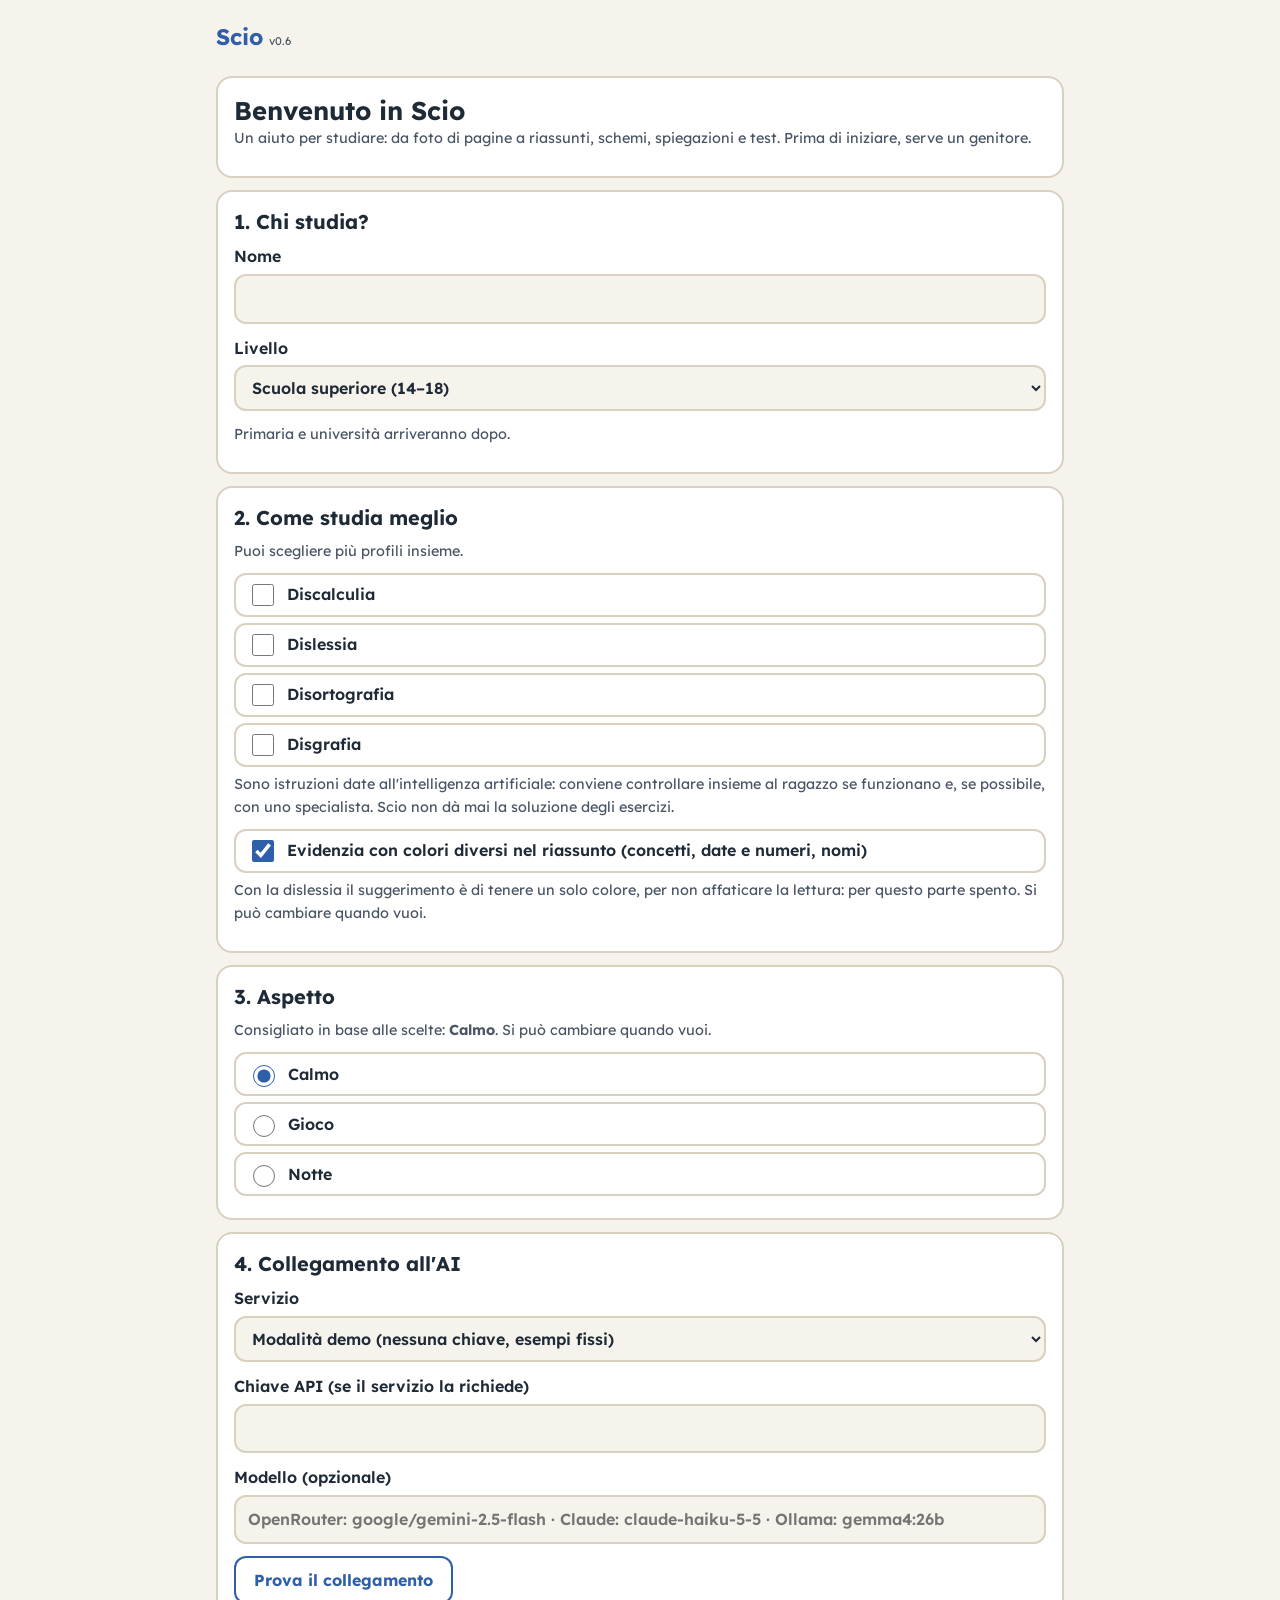
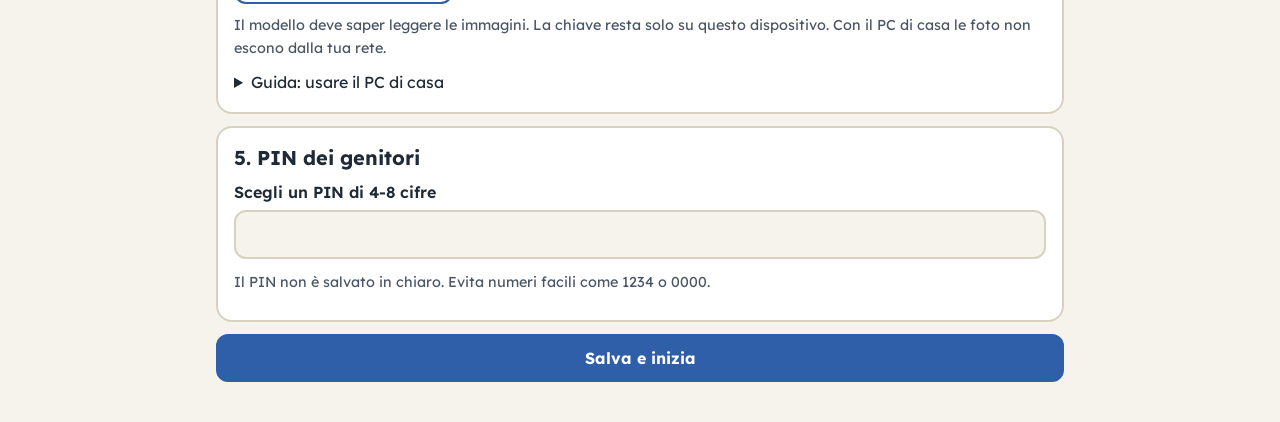
==== index.html @ eef194e9 "Scio v0.6 (file)" ====
<!doctype html>
<html lang="it">
<head>
<meta charset="utf-8">
<meta http-equiv="Content-Security-Policy" content="default-src 'none'; script-src 'self'; style-src 'self'; style-src-attr 'unsafe-inline'; img-src 'self' data: blob:; font-src 'self'; connect-src 'self' https://api.anthropic.com https://openrouter.ai https://generativelanguage.googleapis.com https://api.groq.com http://localhost:* http://127.0.0.1:*; manifest-src 'self'; worker-src 'self'; base-uri 'none'; form-action 'none'; object-src 'none'">
<meta name="referrer" content="no-referrer">
<meta name="viewport" content="width=device-width, initial-scale=1, viewport-fit=cover">
<meta name="theme-color" content="#2f6f6a">
<meta name="color-scheme" content="light dark">
<title>Scio</title>
<link rel="manifest" href="manifest.webmanifest">
<link rel="icon" href="icons/favicon.svg" type="image/svg+xml">
<link rel="apple-touch-icon" href="icons/apple-touch-icon.png">
<link rel="stylesheet" href="style.css">
</head>
<body>
<noscript>Scio ha bisogno di JavaScript per funzionare.</noscript>
<div id="app"></div>
<div id="stampa" aria-hidden="true"></div>
<script src="app.js"></script>
</body>
</html>
---- style.css ----
/* Scio — stili. Font in locale (licenza OFL), nessuna risorsa esterna. */
@font-face{font-family:'Lexend';font-style:normal;font-weight:400;font-display:swap;src:url(fonts/lexend-latin-400-normal.woff2) format('woff2');unicode-range:U+0000-00FF,U+0131,U+0152-0153,U+02BB-02BC,U+02C6,U+02DA,U+02DC,U+0304,U+0308,U+0329,U+2000-206F,U+20AC,U+2122,U+2191,U+2193,U+2212,U+2215,U+FEFF,U+FFFD}
@font-face{font-family:'Lexend';font-style:normal;font-weight:400;font-display:swap;src:url(fonts/lexend-latin-ext-400-normal.woff2) format('woff2');unicode-range:U+0100-02BA,U+02BD-02C5,U+02C7-02CC,U+02CE-02D7,U+02DD-02FF,U+0304,U+0308,U+0329,U+1D00-1DBF,U+1E00-1E9F,U+1EF2-1EFF,U+2020,U+20A0-20AB,U+20AD-20C0,U+2113,U+2C60-2C7F,U+A720-A7FF}
@font-face{font-family:'Lexend';font-style:normal;font-weight:500;font-display:swap;src:url(fonts/lexend-latin-500-normal.woff2) format('woff2');unicode-range:U+0000-00FF,U+0131,U+0152-0153,U+02BB-02BC,U+02C6,U+02DA,U+02DC,U+0304,U+0308,U+0329,U+2000-206F,U+20AC,U+2122,U+2191,U+2193,U+2212,U+2215,U+FEFF,U+FFFD}
@font-face{font-family:'Lexend';font-style:normal;font-weight:500;font-display:swap;src:url(fonts/lexend-latin-ext-500-normal.woff2) format('woff2');unicode-range:U+0100-02BA,U+02BD-02C5,U+02C7-02CC,U+02CE-02D7,U+02DD-02FF,U+0304,U+0308,U+0329,U+1D00-1DBF,U+1E00-1E9F,U+1EF2-1EFF,U+2020,U+20A0-20AB,U+20AD-20C0,U+2113,U+2C60-2C7F,U+A720-A7FF}
@font-face{font-family:'Lexend';font-style:normal;font-weight:600;font-display:swap;src:url(fonts/lexend-latin-600-normal.woff2) format('woff2');unicode-range:U+0000-00FF,U+0131,U+0152-0153,U+02BB-02BC,U+02C6,U+02DA,U+02DC,U+0304,U+0308,U+0329,U+2000-206F,U+20AC,U+2122,U+2191,U+2193,U+2212,U+2215,U+FEFF,U+FFFD}
@font-face{font-family:'Lexend';font-style:normal;font-weight:600;font-display:swap;src:url(fonts/lexend-latin-ext-600-normal.woff2) format('woff2');unicode-range:U+0100-02BA,U+02BD-02C5,U+02C7-02CC,U+02CE-02D7,U+02DD-02FF,U+0304,U+0308,U+0329,U+1D00-1DBF,U+1E00-1E9F,U+1EF2-1EFF,U+2020,U+20A0-20AB,U+20AD-20C0,U+2113,U+2C60-2C7F,U+A720-A7FF}
@font-face{font-family:'Lexend';font-style:normal;font-weight:700;font-display:swap;src:url(fonts/lexend-latin-700-normal.woff2) format('woff2');unicode-range:U+0000-00FF,U+0131,U+0152-0153,U+02BB-02BC,U+02C6,U+02DA,U+02DC,U+0304,U+0308,U+0329,U+2000-206F,U+20AC,U+2122,U+2191,U+2193,U+2212,U+2215,U+FEFF,U+FFFD}
@font-face{font-family:'Lexend';font-style:normal;font-weight:700;font-display:swap;src:url(fonts/lexend-latin-ext-700-normal.woff2) format('woff2');unicode-range:U+0100-02BA,U+02BD-02C5,U+02C7-02CC,U+02CE-02D7,U+02DD-02FF,U+0304,U+0308,U+0329,U+1D00-1DBF,U+1E00-1E9F,U+1EF2-1EFF,U+2020,U+20A0-20AB,U+20AD-20C0,U+2113,U+2C60-2C7F,U+A720-A7FF}
@font-face{font-family:'Andika';font-style:normal;font-weight:400;font-display:swap;src:url(fonts/andika-latin-400-normal.woff2) format('woff2');unicode-range:U+0000-00FF,U+0131,U+0152-0153,U+02BB-02BC,U+02C6,U+02DA,U+02DC,U+0304,U+0308,U+0329,U+2000-206F,U+20AC,U+2122,U+2191,U+2193,U+2212,U+2215,U+FEFF,U+FFFD}
@font-face{font-family:'Andika';font-style:normal;font-weight:400;font-display:swap;src:url(fonts/andika-latin-ext-400-normal.woff2) format('woff2');unicode-range:U+0100-02BA,U+02BD-02C5,U+02C7-02CC,U+02CE-02D7,U+02DD-02FF,U+0304,U+0308,U+0329,U+1D00-1DBF,U+1E00-1E9F,U+1EF2-1EFF,U+2020,U+20A0-20AB,U+20AD-20C0,U+2113,U+2C60-2C7F,U+A720-A7FF}
@font-face{font-family:'Andika';font-style:normal;font-weight:700;font-display:swap;src:url(fonts/andika-latin-700-normal.woff2) format('woff2');unicode-range:U+0000-00FF,U+0131,U+0152-0153,U+02BB-02BC,U+02C6,U+02DA,U+02DC,U+0304,U+0308,U+0329,U+2000-206F,U+20AC,U+2122,U+2191,U+2193,U+2212,U+2215,U+FEFF,U+FFFD}
@font-face{font-family:'Andika';font-style:normal;font-weight:700;font-display:swap;src:url(fonts/andika-latin-ext-700-normal.woff2) format('woff2');unicode-range:U+0100-02BA,U+02BD-02C5,U+02C7-02CC,U+02CE-02D7,U+02DD-02FF,U+0304,U+0308,U+0329,U+1D00-1DBF,U+1E00-1E9F,U+1EF2-1EFF,U+2020,U+20A0-20AB,U+20AD-20C0,U+2113,U+2C60-2C7F,U+A720-A7FF}
@font-face{font-family:'Atkinson Hyperlegible';font-style:normal;font-weight:400;font-display:swap;src:url(fonts/atkinson-hyperlegible-latin-400-normal.woff2) format('woff2');unicode-range:U+0000-00FF,U+0131,U+0152-0153,U+02BB-02BC,U+02C6,U+02DA,U+02DC,U+0304,U+0308,U+0329,U+2000-206F,U+20AC,U+2122,U+2191,U+2193,U+2212,U+2215,U+FEFF,U+FFFD}
@font-face{font-family:'Atkinson Hyperlegible';font-style:normal;font-weight:400;font-display:swap;src:url(fonts/atkinson-hyperlegible-latin-ext-400-normal.woff2) format('woff2');unicode-range:U+0100-02BA,U+02BD-02C5,U+02C7-02CC,U+02CE-02D7,U+02DD-02FF,U+0304,U+0308,U+0329,U+1D00-1DBF,U+1E00-1E9F,U+1EF2-1EFF,U+2020,U+20A0-20AB,U+20AD-20C0,U+2113,U+2C60-2C7F,U+A720-A7FF}
@font-face{font-family:'Atkinson Hyperlegible';font-style:normal;font-weight:700;font-display:swap;src:url(fonts/atkinson-hyperlegible-latin-700-normal.woff2) format('woff2');unicode-range:U+0000-00FF,U+0131,U+0152-0153,U+02BB-02BC,U+02C6,U+02DA,U+02DC,U+0304,U+0308,U+0329,U+2000-206F,U+20AC,U+2122,U+2191,U+2193,U+2212,U+2215,U+FEFF,U+FFFD}
@font-face{font-family:'Atkinson Hyperlegible';font-style:normal;font-weight:700;font-display:swap;src:url(fonts/atkinson-hyperlegible-latin-ext-700-normal.woff2) format('woff2');unicode-range:U+0100-02BA,U+02BD-02C5,U+02C7-02CC,U+02CE-02D7,U+02DD-02FF,U+0304,U+0308,U+0329,U+1D00-1DBF,U+1E00-1E9F,U+1EF2-1EFF,U+2020,U+20A0-20AB,U+20AD-20C0,U+2113,U+2C60-2C7F,U+A720-A7FF}
:root{--fs:1}
[data-tema=calmo]{--bg:#F6F3EC;--card:#FFFFFF;--ink:#1F2A37;--muted:#4A5565;--accent:#2F5FA8;--acc-ink:#FFFFFF;--border:#D8D1C0;--soft:#DCE8F7;--mark:#FFE9A8;--mark-ink:#1F2A37;--ok:#D9EEE3;--ok-ink:#14543A;--warn:#FBE7C2;--warn-ink:#6B4208;--font:'Lexend',system-ui,sans-serif;--r:16px;--bw:2px;--shadow:none}
[data-tema=gioco]{--bg:#FFF1CC;--card:#FFFFFF;--ink:#2B1B4D;--muted:#4B3A74;--accent:#6C3FC5;--acc-ink:#FFFFFF;--border:#2B1B4D;--soft:#EFE8FF;--mark:#FFC93C;--mark-ink:#2B1B4D;--ok:#B8F0D2;--ok-ink:#2B1B4D;--warn:#FFD9A0;--warn-ink:#2B1B4D;--font:'Atkinson Hyperlegible',system-ui,sans-serif;--r:22px;--bw:3px;--shadow:0 5px 0 #2B1B4D}
[data-tema=notte]{--bg:#161B24;--card:#212936;--ink:#E6EAF0;--muted:#B4BDCB;--accent:#5ED1C0;--acc-ink:#0C1F1C;--border:#3A465A;--soft:#2A3342;--mark:#F2B84B;--mark-ink:#1B1500;--ok:#1F3D36;--ok-ink:#BFF0E6;--warn:#4A3A1A;--warn-ink:#F6D58F;--font:'Andika',system-ui,sans-serif;--r:16px;--bw:2px;--shadow:none}
*{box-sizing:border-box}
html{font-size:calc(16px * var(--fs))}
body{margin:0;background:var(--bg);color:var(--ink);font-family:var(--font);line-height:1.6}
#app{max-width:880px;margin:0 auto;padding:16px 16px 40px}
h1{font-size:1.6rem;line-height:1.3;margin:0}
h2{font-size:1.25rem;line-height:1.4;margin:0 0 8px}
h3{font-size:1.1rem;margin:0 0 6px}
p{margin:0 0 10px}
.bar{display:flex;align-items:center;justify-content:space-between;gap:8px;margin-bottom:16px;flex-wrap:wrap}
.brand{font-weight:700;font-size:1.4rem;color:var(--accent)}
.brand{background:none;border:0;padding:4px 8px;margin-left:-8px;border-radius:10px;cursor:pointer;font-family:inherit;text-align:left;min-height:44px}
.brand:focus-visible{outline:3px solid var(--accent);outline-offset:2px}
.brand small{font-size:.7rem;color:var(--muted);font-weight:400;margin-left:6px}
.row{display:flex;gap:8px;flex-wrap:wrap;align-items:center}
.card{background:var(--card);border:var(--bw) solid var(--border);border-radius:var(--r);padding:16px;margin-bottom:12px;box-shadow:var(--shadow)}
.btn{min-height:48px;padding:0 18px;border:var(--bw) solid var(--accent);border-radius:calc(var(--r) - 4px);background:var(--accent);color:var(--acc-ink);font:inherit;font-weight:700;cursor:pointer;display:inline-flex;align-items:center;justify-content:center;gap:8px;text-decoration:none}
.btn.sec{background:var(--card);color:var(--accent)}
.btn.full{width:100%}
.btn.small{min-height:44px;padding:0 12px;font-size:.9rem}
.btn:disabled{opacity:.5;cursor:default}
.chip{display:inline-block;padding:4px 12px;border-radius:999px;background:var(--soft);color:var(--ink);font-size:.85rem;font-weight:700;border:2px solid transparent}
.chip.ok{background:var(--ok);color:var(--ok-ink)}
.chip.warn{background:var(--warn);color:var(--warn-ink)}
.tabs{display:flex;gap:6px;overflow-x:auto;margin-bottom:12px;padding-bottom:4px}
.tab{min-height:44px;padding:0 16px;border:var(--bw) solid var(--border);border-radius:999px;background:var(--card);color:var(--ink);font:inherit;font-weight:600;cursor:pointer;white-space:nowrap}
.tab.on{background:var(--accent);color:var(--acc-ink);border-color:var(--accent)}
label.f{display:flex;flex-direction:column;gap:4px;margin-bottom:12px;font-weight:600}
input[type=text],input[type=password],input[type=number],select,textarea{font:inherit;padding:10px 12px;border:2px solid var(--border);border-radius:12px;background:var(--bg);color:var(--ink);width:100%}
textarea{resize:vertical;min-height:80px}
.chk{display:flex;align-items:center;gap:10px;min-height:44px;padding:6px 12px;border:2px solid var(--border);border-radius:12px;margin-bottom:6px;background:var(--card);font-weight:600}
.chk input{width:22px;height:22px;accent-color:var(--accent)}
mark{background:var(--mark);color:var(--mark-ink);padding:0 4px;border-radius:4px;-webkit-print-color-adjust:exact;print-color-adjust:exact}
mark.m-d{background:#BFDDF5;color:#10243A;font-weight:700}
mark.m-p{background:#C8EBC9;color:#10301A;text-decoration:underline;text-decoration-thickness:2px;text-underline-offset:3px}
.legenda{margin:10px 0;padding:8px 12px;border:var(--bw) solid var(--border);border-radius:12px;font-size:.95rem;line-height:2}
.dsainfo{margin:2px 0 12px 32px;padding:10px 14px;border-left:4px solid var(--accent);background:var(--soft);border-radius:8px;font-size:.95rem}
.dsainfo ul{margin:4px 0 4px 18px;padding:0}
.muted{color:var(--muted);font-size:.9rem}
.opt{display:block;width:100%;text-align:left;min-height:52px;padding:10px 14px;margin-bottom:8px;border:var(--bw) solid var(--border);border-radius:calc(var(--r) - 4px);background:var(--card);color:var(--ink);font:inherit;font-weight:600;cursor:pointer}
.opt.sel{border-color:var(--accent);background:var(--soft)}
.opt.good{background:var(--ok);color:var(--ok-ink);border-color:var(--ok-ink)}
.opt.bad{background:var(--warn);color:var(--warn-ink);border-color:var(--warn-ink)}
.fb{padding:12px 14px;border-radius:calc(var(--r) - 4px);margin:10px 0;border:2px solid var(--border);background:var(--soft)}
.fb.ok{background:var(--ok);color:var(--ok-ink)}
.fb.warn{background:var(--warn);color:var(--warn-ink)}
 #stampa{display:none}
@media print{
  body{background:#fff!important;color:#000!important}
  #app,.toast{display:none!important}
  #stampa{display:block;color:#000;background:#fff;font-size:12pt;line-height:1.55}
  #stampa h1{font-size:21pt;margin:0 0 2pt} #stampa .meta{color:#444;margin:0 0 10pt;font-size:10pt}
  #stampa h2{font-size:14pt;margin:16pt 0 6pt;border-bottom:1px solid #888;padding-bottom:2pt;break-after:avoid}
  #stampa h3{font-size:12pt;margin:8pt 0 2pt;break-after:avoid}
  #stampa mark{background:#ffe9a0;color:#000;padding:0 1pt}
  #stampa mark.m-d{background:#BFDDF5;font-weight:700} #stampa mark.m-p{background:#C8EBC9;text-decoration:underline}
  #stampa .legenda{border:1px solid #777;border-radius:6pt;padding:4pt 8pt;margin:6pt 0 10pt;font-size:10pt;line-height:2}
  #stampa .nuova{break-before:page}
  #stampa h3{break-after:avoid}
  #stampa .ramo{break-inside:avoid;border:1px solid #777;border-radius:6pt;padding:5pt 10pt;margin:6pt 0}
  #stampa .radice{display:inline-block;border:2px solid #000;border-radius:8pt;padding:4pt 12pt;font-weight:700;margin-bottom:6pt}
  #stampa ul{margin:2pt 0 2pt 16pt;padding:0} #stampa p{margin:3pt 0}
  @page{margin:16mm}
}
.mat-grid{display:grid;grid-template-columns:repeat(auto-fill,minmax(160px,1fr));gap:12px;margin-bottom:16px}
.mat{display:flex;flex-direction:column;align-items:flex-start;justify-content:center;gap:4px;min-height:96px;padding:14px 16px;border:var(--bw) solid var(--border);border-radius:var(--r);background:var(--card);color:var(--ink);font:inherit;text-align:left;cursor:pointer;box-shadow:var(--shadow)}
.mat b{font-size:1.15rem}
.mat:focus-visible,.mat:hover{border-color:var(--accent)}
.thumbs{display:flex;gap:8px;flex-wrap:wrap;margin:10px 0}
.th{position:relative;width:140px}
.th img{width:140px;height:140px;object-fit:cover;border-radius:12px;border:2px solid var(--border)}
.th .row{margin-top:4px;gap:2px;flex-wrap:nowrap}
.th button{min-width:44px;min-height:44px;border:2px solid var(--border);background:var(--card);color:var(--ink);border-radius:10px;font:inherit;cursor:pointer}
.tree{border-left:4px solid var(--accent);padding-left:14px;margin:8px 0 16px}
.tree ul{margin:6px 0;padding-left:20px}
.step{display:flex;gap:10px;align-items:flex-start}
.num{min-width:30px;height:30px;border-radius:15px;background:var(--accent);color:var(--acc-ink);display:flex;align-items:center;justify-content:center;font-weight:700;font-size:.9rem;flex-shrink:0}
.num.done{background:var(--ok-ink);color:var(--ok)}
.spin{width:28px;height:28px;border:4px solid var(--soft);border-top-color:var(--accent);border-radius:50%;animation:g 1s linear infinite;display:inline-block}
@keyframes g{to{transform:rotate(360deg)}}
@media (prefers-reduced-motion:reduce){.spin{animation:none}}
.toast{position:fixed;left:50%;bottom:20px;transform:translateX(-50%);background:var(--ink);color:var(--bg);padding:12px 18px;border-radius:12px;max-width:90%;z-index:9}
a{color:var(--accent)}
:focus-visible{outline:3px solid var(--accent);outline-offset:2px}
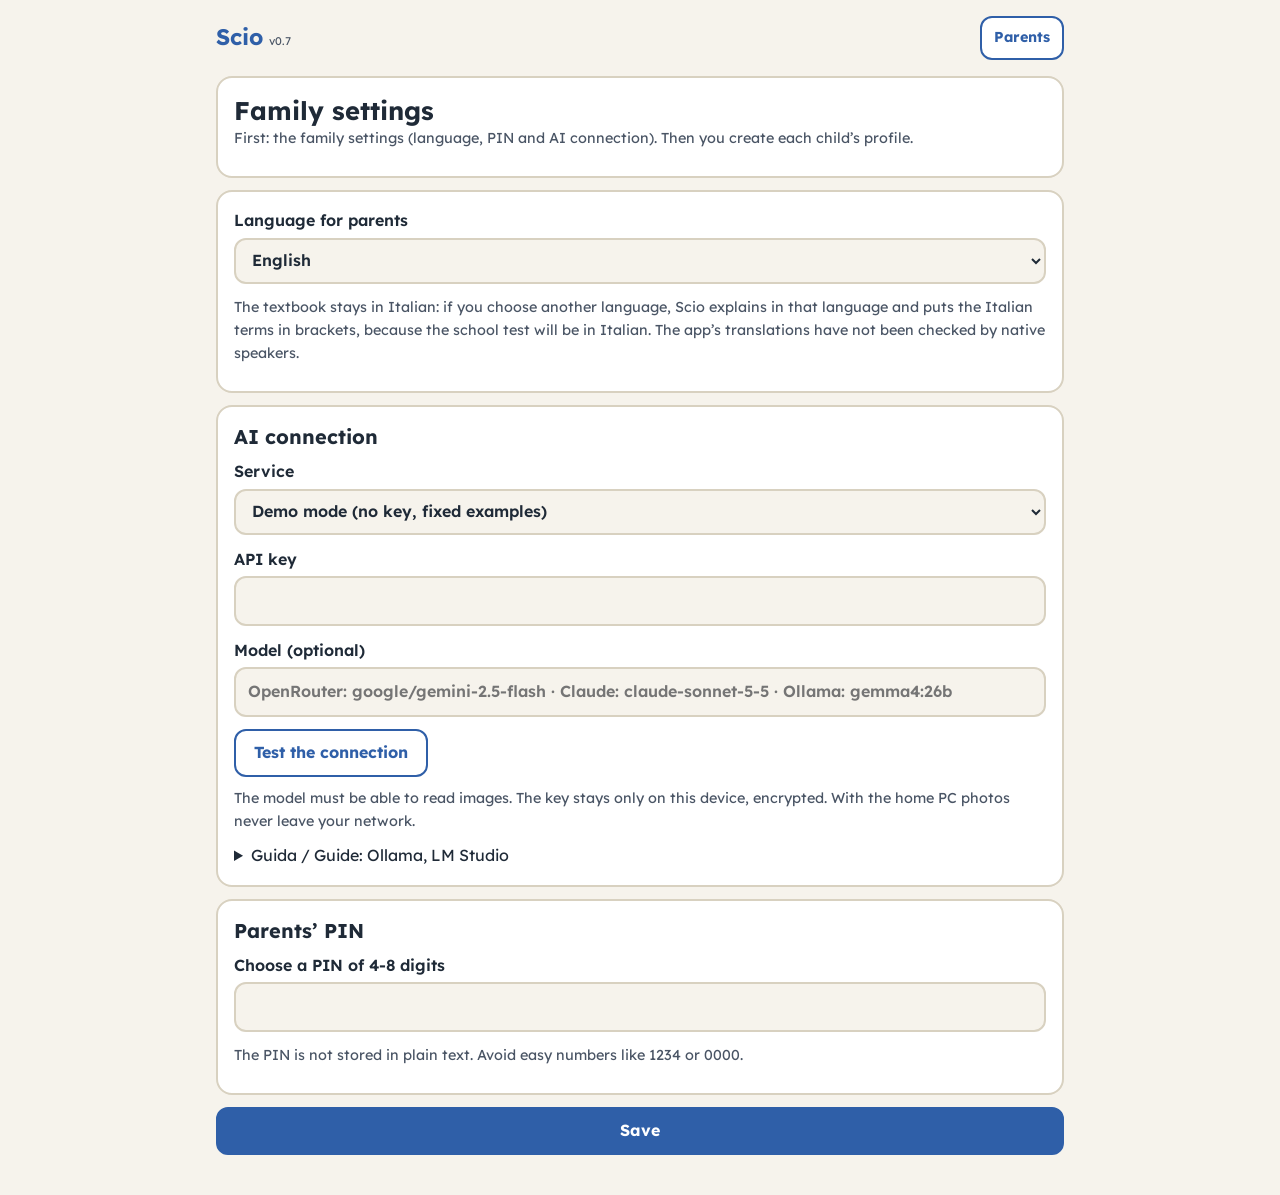
==== commit 67ac6746: "Add files via upload" ====
--- a/index.html
+++ b/index.html
@@ -17,6 +17,7 @@
 <noscript>Scio ha bisogno di JavaScript per funzionare.</noscript>
 <div id="app"></div>
 <div id="stampa" aria-hidden="true"></div>
+<script src="i18n.js"></script>
 <script src="app.js"></script>
 </body>
 </html>
--- a/style.css
+++ b/style.css
@@ -21,7 +21,7 @@
 [data-tema=notte]{--bg:#161B24;--card:#212936;--ink:#E6EAF0;--muted:#B4BDCB;--accent:#5ED1C0;--acc-ink:#0C1F1C;--border:#3A465A;--soft:#2A3342;--mark:#F2B84B;--mark-ink:#1B1500;--ok:#1F3D36;--ok-ink:#BFF0E6;--warn:#4A3A1A;--warn-ink:#F6D58F;--font:'Andika',system-ui,sans-serif;--r:16px;--bw:2px;--shadow:none}
 *{box-sizing:border-box}
 html{font-size:calc(16px * var(--fs))}
-body{margin:0;background:var(--bg);color:var(--ink);font-family:var(--font);line-height:1.6}
+body{margin:0;background:var(--bg);color:var(--ink);font-family:var(--font);line-height:var(--lh,1.6);letter-spacing:var(--ls,0);word-spacing:var(--ws,0)}
 #app{max-width:880px;margin:0 auto;padding:16px 16px 40px}
 h1{font-size:1.6rem;line-height:1.3;margin:0}
 h2{font-size:1.25rem;line-height:1.4;margin:0 0 8px}
@@ -102,3 +102,16 @@
 .toast{position:fixed;left:50%;bottom:20px;transform:translateX(-50%);background:var(--ink);color:var(--bg);padding:12px 18px;border-radius:12px;max-width:90%;z-index:9}
 a{color:var(--accent)}
 :focus-visible{outline:3px solid var(--accent);outline-offset:2px}
+
+/* v0.7: lettura con parola evidenziata, aspetto, lingue da destra a sinistra */
+.lettura-testo{max-height:50vh;overflow:auto;padding:8px 4px;font-size:1.05rem;line-height:var(--lh,1.8)}
+.lettura-testo .ora{background:var(--mark);color:var(--mark-ink);border-radius:4px;box-shadow:0 0 0 2px var(--accent)}
+#anteprima{margin-top:8px}
+input[type=range]{width:100%;min-height:36px}
+#mic.on{outline:3px solid var(--accent);animation:pulsa 1s infinite}
+@keyframes pulsa{50%{opacity:.6}}
+[dir=rtl] .brand{text-align:right;margin-left:0;margin-right:-8px}
+[dir=rtl] .dsainfo{margin:2px 32px 12px 0;border-left:0;border-right:4px solid var(--accent)}
+[dir=rtl] .dsainfo ul{margin:4px 18px 4px 0}
+[dir=rtl] .tree{border-left:0;border-right:4px solid var(--accent);padding-left:0;padding-right:14px}
+[dir=rtl] .tree ul{padding-left:0;padding-right:20px}
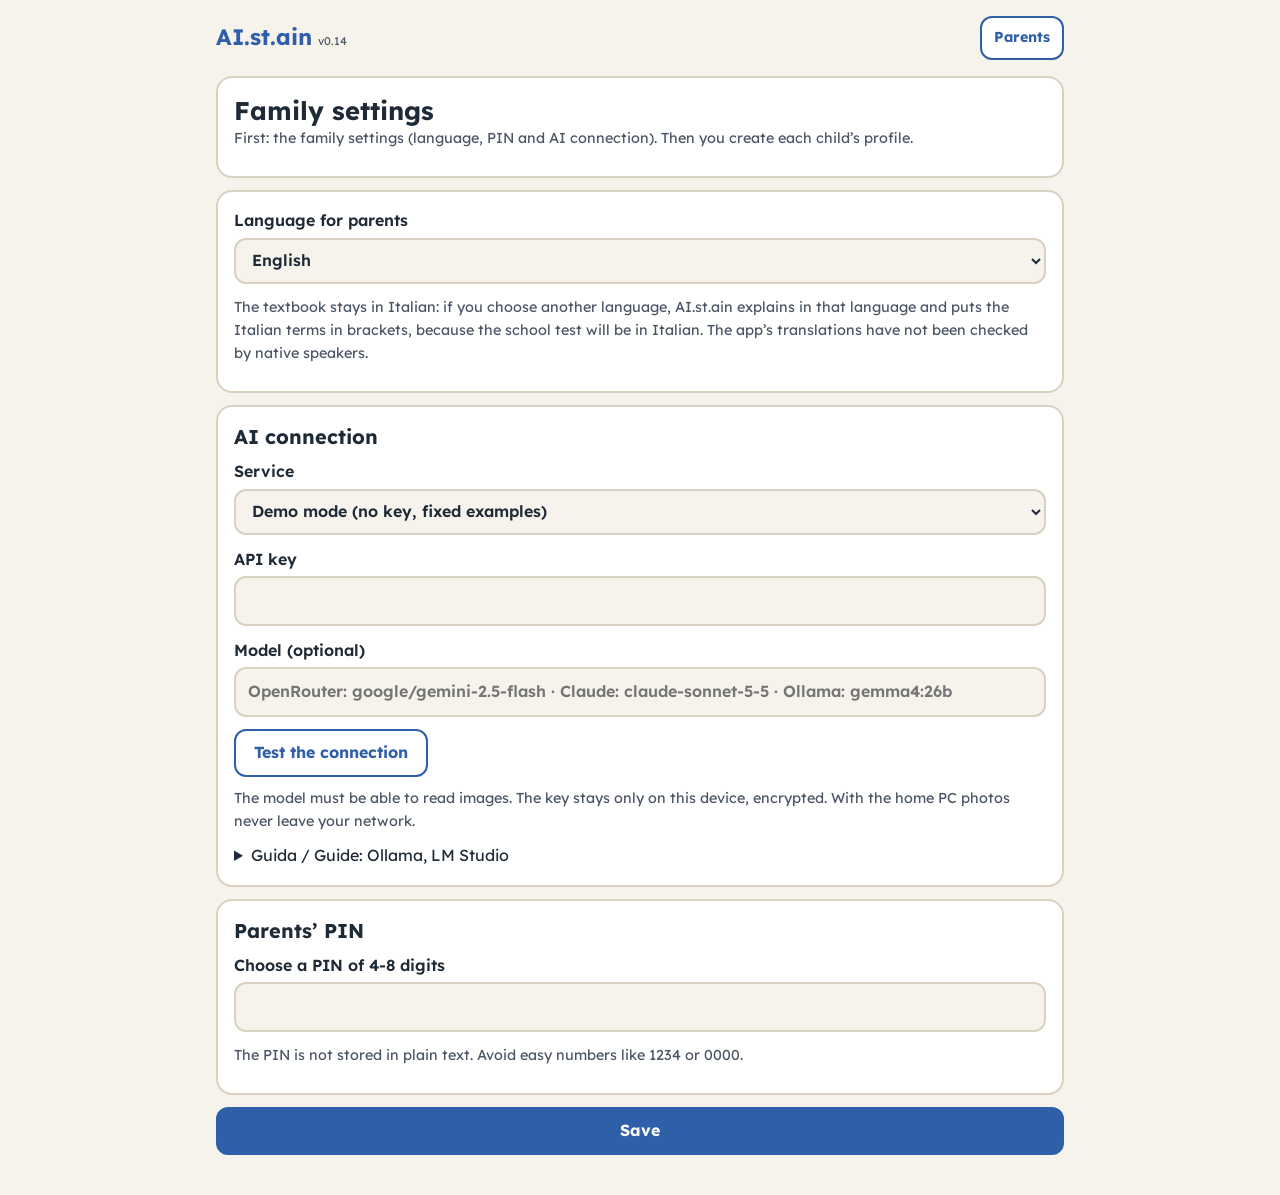
==== commit 3133a355: "AI.st.ain v0.14: temi per livello, aspetto automatico DSA, mappa trascinabile, test corretti, Allena" ====
--- a/index.html
+++ b/index.html
@@ -7,14 +7,14 @@
 <meta name="viewport" content="width=device-width, initial-scale=1, viewport-fit=cover">
 <meta name="theme-color" content="#2f6f6a">
 <meta name="color-scheme" content="light dark">
-<title>Scio</title>
+<title>AI.st.ain</title>
 <link rel="manifest" href="manifest.webmanifest">
 <link rel="icon" href="icons/favicon.svg" type="image/svg+xml">
 <link rel="apple-touch-icon" href="icons/apple-touch-icon.png">
 <link rel="stylesheet" href="style.css">
 </head>
 <body>
-<noscript>Scio ha bisogno di JavaScript per funzionare.</noscript>
+<noscript>AI.st.ain ha bisogno di JavaScript per funzionare.</noscript>
 <div id="app"></div>
 <div id="stampa" aria-hidden="true"></div>
 <script src="i18n.js"></script>
--- a/style.css
+++ b/style.css
@@ -115,3 +115,69 @@
 [dir=rtl] .dsainfo ul{margin:4px 18px 4px 0}
 [dir=rtl] .tree{border-left:0;border-right:4px solid var(--accent);padding-left:0;padding-right:14px}
 [dir=rtl] .tree ul{padding-left:0;padding-right:20px}
+
+/* v0.10: mappe concettuali */
+.mappa-wrap{overflow:auto;max-height:70vh;margin-top:10px;border:1px solid var(--border);border-radius:10px;background:var(--card)}
+.mp-svg{display:block;max-width:none}
+.mappa-wrap .mp-svg{max-width:none}
+#stampa .mp-svg{max-width:100%;height:auto}
+.mp-arco{fill:none;stroke:var(--muted);stroke-width:2}
+.mp-cross{stroke-dasharray:6 5}
+.mp-fr{fill:var(--muted)}
+.mp-lab{fill:var(--card);stroke:var(--border);stroke-width:1}
+.mp-lt{font-size:12px;fill:var(--ink);font-family:inherit}
+.mp-n{stroke:var(--accent);stroke-width:2}
+.mp-d0{fill:var(--accent)} .mp-d1{fill:var(--soft)} .mp-d2{fill:var(--card)} .mp-d3{fill:var(--card);stroke:var(--border)}
+.mp-t{font-size:14px;font-family:inherit;font-weight:600}
+.mp-td0{fill:var(--acc-ink)} .mp-td1,.mp-td2,.mp-td3{fill:var(--ink)}
+@media print{
+  @page mappa{size:landscape}
+  #stampa .mappa-pg{page:mappa}
+  #stampa .mp-d0{fill:#222} #stampa .mp-td0{fill:#fff}
+  #stampa .mp-d1,#stampa .mp-d2,#stampa .mp-d3{fill:#fff} #stampa .mp-td1,#stampa .mp-td2,#stampa .mp-td3,#stampa .mp-lt{fill:#000}
+  #stampa .mp-n{stroke:#000} #stampa .mp-arco{stroke:#000} #stampa .mp-fr{fill:#000} #stampa .mp-lab{fill:#fff;stroke:#888}
+}
+
+/* v0.11: modifica della mappa */
+.mp-click{cursor:pointer}
+.mp-click:hover .mp-n{stroke-width:4}
+.mp-n.mp-sel{stroke:var(--ink);stroke-width:5}
+#mp-pannello ul{padding-left:20px}
+#mp-pannello li{margin-bottom:6px}
+
+/* v0.12: statistiche per i genitori */
+.st-svg{display:block;max-width:100%;height:auto}
+.st-bar{fill:var(--accent)} .st-zero{fill:var(--border)}
+.st-ok{fill:var(--accent)} .st-basso{fill:var(--card);stroke:var(--accent);stroke-width:2;stroke-dasharray:4 3}
+.st-t{font-size:10px;fill:var(--ink);font-family:inherit} .st-d{fill:var(--muted)}
+.st-soglia{stroke:var(--muted);stroke-width:1.5;stroke-dasharray:5 4}
+.st-scroll{overflow-x:auto}
+.st-tab{border-collapse:collapse;width:100%;font-size:.95rem}
+.st-tab th,.st-tab td{border-bottom:1px solid var(--border);padding:6px 8px;text-align:left}
+[dir=rtl] .st-tab th,[dir=rtl] .st-tab td{text-align:right}
+@media print{
+  #stampa .st-bar,#stampa .st-ok{fill:#333} #stampa .st-basso{fill:#fff;stroke:#000} #stampa .st-t{fill:#000} #stampa .st-zero{fill:#999} #stampa .st-soglia{stroke:#000}
+  #stampa .st-tab{border-collapse:collapse;width:100%} #stampa .st-tab th,#stampa .st-tab td{border-bottom:1px solid #888;padding:3pt 6pt;text-align:left}
+  #stampa .st-svg{max-width:100%;height:auto;break-inside:avoid} #stampa h3{break-after:avoid}
+}
+
+/* v0.14 */
+.badges{display:flex;flex-wrap:wrap;gap:8px;margin-top:8px}
+.badge{padding:6px 10px;border:1px solid var(--border);border-radius:999px;font-size:.9rem;color:var(--muted)}
+.badge.on{background:var(--soft);color:var(--ink);border-color:var(--accent);font-weight:600}
+progress{width:100%;height:14px;accent-color:var(--accent)}
+.mappa-wrap.edit .mp-drag{cursor:grab}
+.mp-drag,.mp-drag *{touch-action:none}
+.mappa-wrap.edit .mp-dlab .mp-lab{stroke:var(--accent);stroke-dasharray:3 2}
+@media print{
+  @page mappa{size:landscape;margin:12mm}
+  #stampa .mappa-pg{page:mappa;break-before:page;break-after:page}
+  #stampa section:first-child .mappa-pg,#stampa .mappa-pg:first-child{break-before:auto}
+  #stampa .mappa-pg .mp-svg{width:100%;height:152mm;max-width:100%}
+  #stampa .nuova-pg{break-before:page}
+  #stampa p,#stampa li{orphans:3;widows:3}
+  #stampa li{break-inside:avoid}
+  #stampa .es-pr{break-inside:avoid;margin-bottom:8pt}
+  #stampa .rispo{height:26mm;border-bottom:1px dotted #888}
+  #stampa section{break-inside:auto}
+}
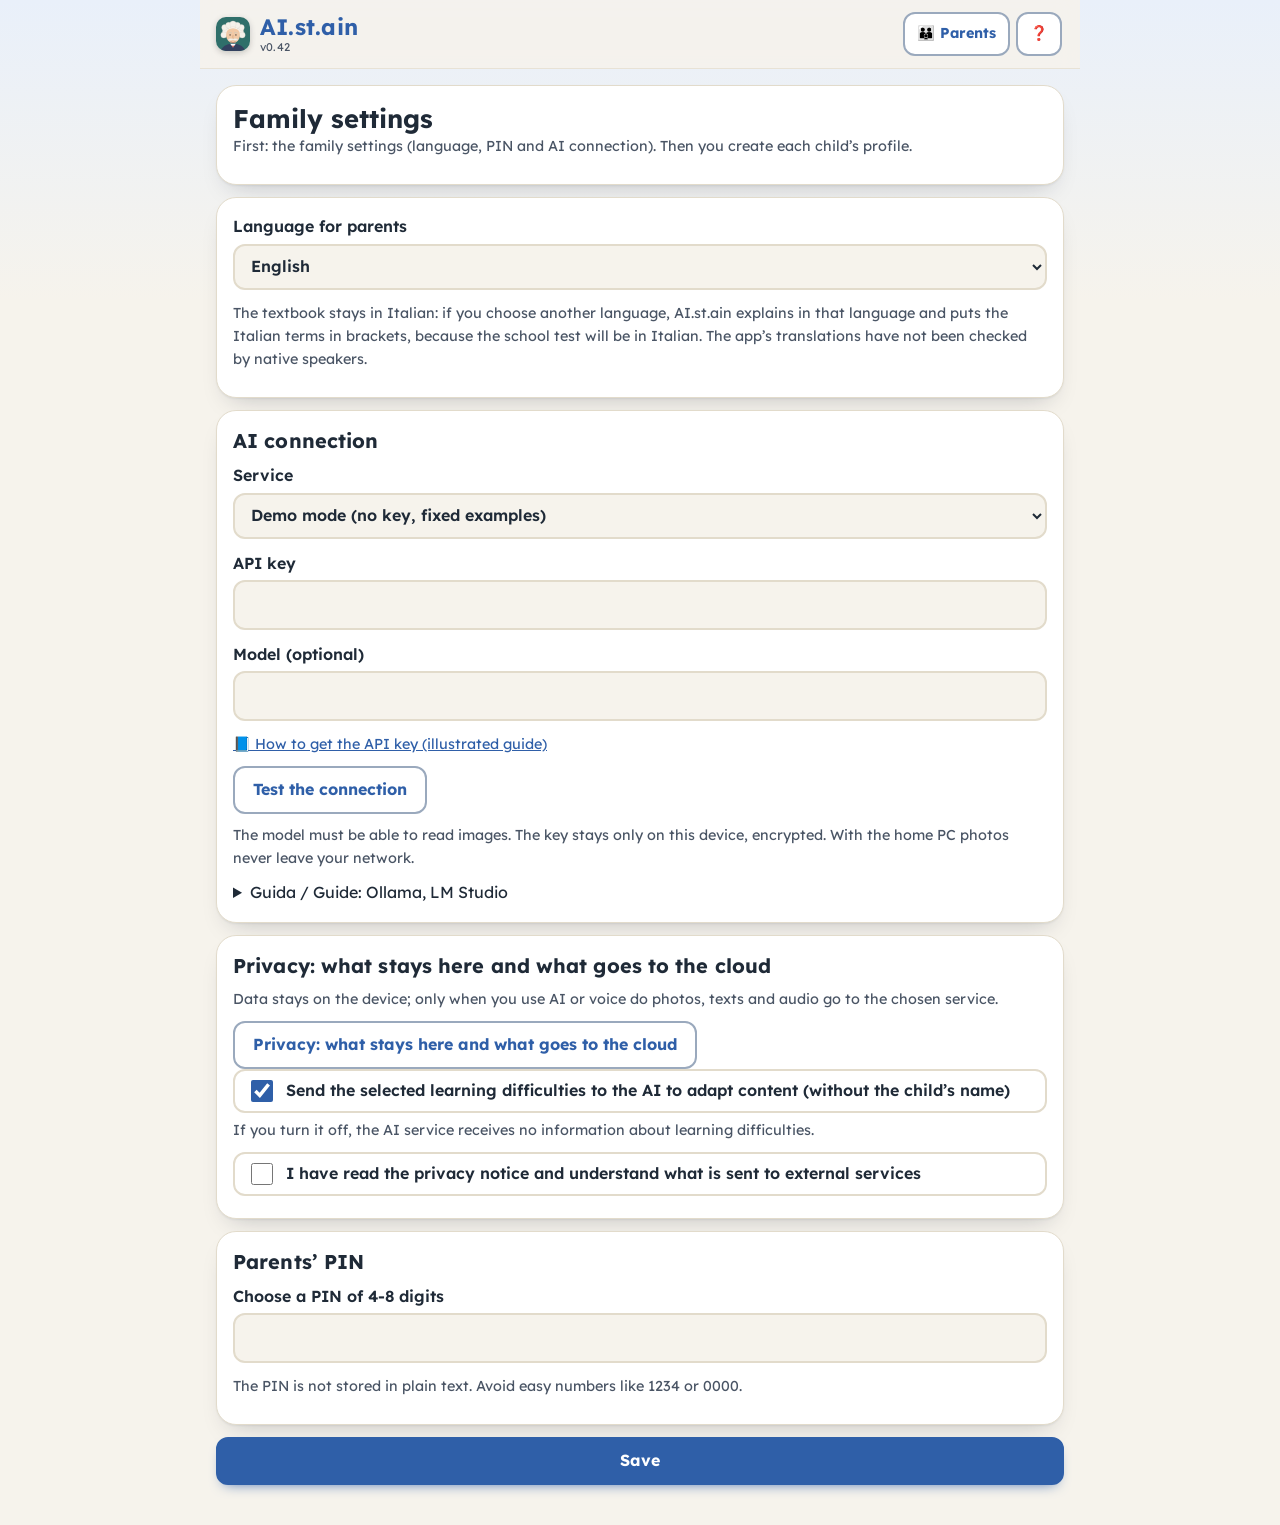
==== commit 3ef438d3: "v0.42: serie esercizi persistente, una foto per esercizio, accessibilità, avvisi tradotti, anteprima" ====
--- a/index.html
+++ b/index.html
@@ -8,6 +8,16 @@
 <meta name="theme-color" content="#2f6f6a">
 <meta name="color-scheme" content="light dark">
 <title>AI.st.ain</title>
+<meta name="description" content="App gratuita per studiare: dalle foto del libro a riassunti, schemi, mappe e test, con aiuti per i DSA. I dati restano sul dispositivo.">
+<meta property="og:type" content="website">
+<meta property="og:title" content="AI.st.ain, l'app di studio gratuita">
+<meta property="og:description" content="Dalle foto del libro a riassunti, schemi, mappe e test, con aiuti per i DSA. Senza account: i dati restano sul dispositivo.">
+<meta property="og:url" content="https://toskurim.github.io/Scio/presentazione.html">
+<meta property="og:image" content="https://toskurim.github.io/Scio/icons/anteprima.png">
+<meta property="og:image:width" content="1200">
+<meta property="og:image:height" content="630">
+<meta property="og:locale" content="it_IT">
+<meta name="twitter:card" content="summary_large_image">
 <link rel="manifest" href="manifest.webmanifest">
 <link rel="icon" href="icons/favicon.svg" type="image/svg+xml">
 <link rel="apple-touch-icon" href="icons/apple-touch-icon.png">
@@ -15,7 +25,7 @@
 </head>
 <body>
 <noscript>AI.st.ain ha bisogno di JavaScript per funzionare.</noscript>
-<div id="app"></div>
+<main id="app"></main>
 <div id="stampa" aria-hidden="true"></div>
 <script src="i18n.js"></script>
 <script src="app.js"></script>
--- a/style.css
+++ b/style.css
@@ -96,9 +96,12 @@
 .step{display:flex;gap:10px;align-items:flex-start}
 .num{min-width:30px;height:30px;border-radius:15px;background:var(--accent);color:var(--acc-ink);display:flex;align-items:center;justify-content:center;font-weight:700;font-size:.9rem;flex-shrink:0}
 .num.done{background:var(--ok-ink);color:var(--ok)}
-.spin{width:28px;height:28px;border:4px solid var(--soft);border-top-color:var(--accent);border-radius:50%;animation:g 1s linear infinite;display:inline-block}
+.spin{position:relative;width:40px;height:40px;margin-inline-end:22px;vertical-align:middle;border-radius:10px;background:url(icons/favicon.svg) center/cover no-repeat;animation:pensa 1.8s ease-in-out infinite;display:inline-block}
+.spin::after{content:"";position:absolute;top:2px;inset-inline-end:-18px;width:5px;height:5px;border-radius:50%;background:var(--accent);box-shadow:7px -6px 0 1px var(--accent),15px -13px 0 2px var(--accent);animation:bolle 1.8s ease-in-out infinite}
+@keyframes pensa{0%,100%{transform:rotate(-4deg) translateY(0)}50%{transform:rotate(4deg) translateY(-3px)}}
+@keyframes bolle{0%,100%{opacity:.25}50%{opacity:1}}
 @keyframes g{to{transform:rotate(360deg)}}
-@media (prefers-reduced-motion:reduce){.spin{animation:none}}
+@media (prefers-reduced-motion:reduce){.spin,.spin::after{animation:none}}
 .toast{position:fixed;left:50%;bottom:20px;transform:translateX(-50%);background:var(--ink);color:var(--bg);padding:12px 18px;border-radius:12px;max-width:90%;z-index:9}
 a{color:var(--accent)}
 :focus-visible{outline:3px solid var(--accent);outline-offset:2px}
@@ -181,3 +184,112 @@
   #stampa .rispo{height:26mm;border-bottom:1px dotted #888}
   #stampa section{break-inside:auto}
 }
+
+/* v0.16 */
+.bolla{padding:10px 12px;border-radius:14px;margin:8px 0;max-width:92%;line-height:1.5}
+.bolla.ai{background:var(--soft)}
+.bolla.io{background:var(--card);border:1px solid var(--border);margin-left:auto}
+.mic-grande{font-size:1.15rem;padding:14px 22px;min-height:52px}
+.btn.rec{background:var(--warn);color:var(--warn-ink);border-color:var(--warn-ink)}
+.rec-dot{color:var(--warn-ink)}
+#or-live{min-height:3em;margin:6px 0}
+
+/* ===== v0.23: grafica più curata, tutorial con frecce, questionario DSA ===== */
+[data-tema=calmo]{--shadow:0 1px 2px rgba(20,30,50,.06),0 12px 26px -14px rgba(20,30,50,.28);--border:#E2DBCB}
+[data-tema=notte]{--shadow:0 1px 2px rgba(0,0,0,.4),0 12px 26px -14px rgba(0,0,0,.7)}
+body[data-tema=calmo]{background:linear-gradient(180deg,#E9F0FA 0,#F6F3EC 300px) no-repeat,var(--bg)}
+body[data-tema=notte]{background:linear-gradient(180deg,#1E2837 0,#161B24 320px) no-repeat,var(--bg)}
+body[data-tema=gioco]{background:radial-gradient(#F6D77C 2px,transparent 2.5px) 0 0/24px 24px,var(--bg)}
+.bar{top:0;z-index:6;margin:-16px -16px 16px;padding:10px 16px;background:color-mix(in srgb,var(--bg) 86%,transparent);-webkit-backdrop-filter:blur(10px);backdrop-filter:blur(10px);border-bottom:1px solid color-mix(in srgb,var(--border) 70%,transparent)}
+.brand{display:inline-flex;align-items:center;gap:10px;letter-spacing:.01em}
+.brand-ico{width:34px;height:34px;border-radius:10px;box-shadow:0 2px 6px rgba(0,0,0,.2);flex:none}
+.brand span{display:flex;flex-direction:column;line-height:1.1}
+.brand small{margin:2px 0 0}
+.nav{flex-wrap:wrap;gap:6px;padding:2px}
+.nav .btn{white-space:nowrap;padding:0 12px}
+@media (max-width:620px){.bar{flex-wrap:wrap}.nav{width:100%}}
+[data-tema=calmo] .card,[data-tema=notte] .card{border-width:1px}
+.card{border-radius:calc(var(--r) + 4px)}
+.btn,.mat,.tab,.opt{transition:transform .12s ease,box-shadow .15s ease,background-color .15s,border-color .15s}
+.btn:hover:not(:disabled){transform:translateY(-1px)}
+.btn:active:not(:disabled){transform:translateY(0) scale(.98)}
+[data-tema=calmo] .btn:not(.sec),[data-tema=notte] .btn:not(.sec){box-shadow:0 6px 14px -8px var(--accent)}
+.btn.sec{border-color:color-mix(in srgb,var(--accent) 40%,var(--border))}
+.btn.sec:hover:not(:disabled){background:var(--soft)}
+.hero{display:flex;align-items:center;gap:16px;padding:18px;margin-bottom:18px;border-radius:calc(var(--r) + 8px);background:linear-gradient(135deg,var(--soft),var(--card) 75%);border:1px solid var(--border);box-shadow:var(--shadow)}
+.hero img{width:64px;height:64px;border-radius:18px;flex:none;box-shadow:0 6px 14px -6px rgba(0,0,0,.35)}
+.hero h1{font-size:1.7rem}
+.hero p{margin:4px 0 0}
+.mat{position:relative;gap:8px;min-height:120px}
+.mat:hover{transform:translateY(-2px)}
+.mat-ico{width:46px;height:46px;border-radius:14px;display:grid;place-items:center;font-size:1.5rem;background:hsl(var(--h,210) 75% 90%)}
+[data-tema=notte] .mat-ico{background:hsl(var(--h,210) 35% 26%)}
+.tab.on{box-shadow:0 6px 14px -8px var(--accent)}
+h2{letter-spacing:.005em}
+.promo{background:linear-gradient(135deg,var(--soft),var(--card) 80%)}
+#app.entra>*{animation:entra .32s ease both}
+#app.entra>*:nth-child(2){animation-delay:.04s}#app.entra>*:nth-child(3){animation-delay:.08s}#app.entra>*:nth-child(4){animation-delay:.12s}#app.entra>*:nth-child(n+5){animation-delay:.16s}
+@keyframes entra{from{opacity:0;transform:translateY(10px)}}
+/* tutorial con frecce */
+#tour{position:fixed;inset:0;z-index:100}
+.tour-spot{position:fixed;border-radius:14px;box-shadow:0 0 0 9999px rgba(10,15,25,.68);outline:3px solid #fff;pointer-events:none;transition:left .25s ease,top .25s ease,width .25s ease,height .25s ease}
+.tour-spot::after{content:"";position:absolute;inset:-9px;border-radius:20px;border:3px solid var(--accent);animation:tourpulse 1.5s ease-out infinite}
+@keyframes tourpulse{0%{transform:scale(.96);opacity:1}100%{transform:scale(1.08);opacity:0}}
+.tour-arrow{position:fixed;inset:0;width:100%;height:100%;pointer-events:none;overflow:visible}
+.tour-arrow>path{fill:none;stroke:#fff;stroke-width:3.5;stroke-linecap:round;stroke-dasharray:9 7;animation:tourdash .9s linear infinite;filter:drop-shadow(0 1px 3px rgba(0,0,0,.6))}
+@keyframes tourdash{to{stroke-dashoffset:-16}}
+.tour-box{position:fixed;background:var(--card);color:var(--ink);border-radius:20px;padding:16px;border:2px solid var(--accent);box-shadow:0 20px 44px -10px rgba(0,0,0,.6);outline:none}
+.tour-box .tour-t{font-size:1.05rem;font-weight:600;margin:4px 0 12px}
+.tour-n{font-size:.8rem}
+.tour-btns{justify-content:flex-end}
+/* questionario DSA */
+.dsaq{position:fixed;inset:0;z-index:90;background:rgba(10,15,25,.62);display:flex;align-items:center;justify-content:center;padding:12px}
+.dsaq-box{background:var(--card);color:var(--ink);width:100%;max-width:640px;max-height:calc(100vh - 24px);overflow:auto;border-radius:24px;padding:20px;box-shadow:0 24px 60px -16px rgba(0,0,0,.6)}
+.dsaq-prog{height:8px;border-radius:99px;background:var(--soft);margin-bottom:10px;overflow:hidden}
+.dsaq-prog span{display:block;height:100%;background:var(--accent);border-radius:99px;transition:width .3s}
+.dq{border:0;border-bottom:1px solid var(--border);padding:12px 0;margin:0}
+.dq legend{font-weight:600;padding:0;margin-bottom:8px}
+.dq .opts{display:flex;gap:6px;flex-wrap:wrap}
+.dq label{position:relative;flex:1;min-width:92px;min-height:44px;display:flex;align-items:center;justify-content:center;text-align:center;border:2px solid var(--border);border-radius:12px;padding:8px 6px;font-weight:600;cursor:pointer;background:var(--card)}
+.dq input{position:absolute;opacity:0;inset:0;cursor:pointer}
+.dq label:has(input:checked){background:var(--accent);color:var(--acc-ink);border-color:var(--accent)}
+.dq label:focus-within{outline:3px solid var(--accent);outline-offset:2px}
+@media (prefers-reduced-motion:reduce){#app.entra>*,.tour-spot::after,.tour-arrow path,.btn,.mat{animation:none!important;transition:none!important}}
+@media print{#tour,.dsaq{display:none!important}}
+.tour-spot{z-index:1}.tour-arrow{z-index:2}.tour-box{z-index:3}
+@media (min-width:700px){.bar{position:sticky}}
+
+/* v0.25: mappa concettuale a tutto schermo */
+.mp-full{display:flex;flex-direction:column;gap:8px;height:100vh;height:100dvh;margin:-16px;padding:10px 12px;background:var(--bg)}
+.mp-full-bar{display:flex;align-items:center;gap:12px}
+.mp-full-t{font-size:1.1rem;overflow:hidden;text-overflow:ellipsis;white-space:nowrap}
+.mp-full-map{flex:1;min-height:0;display:flex;flex-direction:column;gap:6px}
+.mp-full-map .mappa-wrap{flex:1;min-height:0;max-height:none;margin-top:0}
+.mp-full-map p{margin:0}
+.mp-full-pan{overflow:auto;max-height:42dvh}
+@media (min-width:900px){.mp-full.ed{display:grid;grid-template-columns:1fr 360px;grid-template-rows:auto 1fr}.mp-full.ed .mp-full-bar{grid-column:1/3}.mp-full.ed .mp-full-pan{max-height:none;min-height:0}}
+#app:has(.mp-full){max-width:none;padding:0}
+#app:has(.mp-full) .mp-full{margin:0}
+.mp-full.ed{grid-template-columns:minmax(0,1fr) 360px}
+.mp-full-pan{min-width:0;padding-right:2px}
+.mp-full-pan .card{margin:0 0 10px}
+
+/* v0.26: profilo universitario, grafica più sobria e adulta */
+body[data-liv=universita]{--r:8px;--bw:1px}
+body[data-liv=universita][data-tema=calmo]{background:var(--bg);--bg:#F3F4F6;--accent:#26466F;--soft:#E4E9F0;--border:#D5D9E0;--shadow:0 1px 2px rgba(20,30,50,.08)}
+body[data-liv=universita][data-tema=notte]{background:var(--bg);--accent:#8FB4E3;--acc-ink:#0F1722;--shadow:0 1px 2px rgba(0,0,0,.4)}
+body[data-liv=universita] .card{box-shadow:var(--shadow);border-width:1px}
+body[data-liv=universita] .btn:not(.sec){box-shadow:none;border-radius:6px}
+body[data-liv=universita] .btn,body[data-liv=universita] .tab,body[data-liv=universita] input,body[data-liv=universita] select,body[data-liv=universita] textarea{border-radius:6px}
+body[data-liv=universita] h1,body[data-liv=universita] h2{font-weight:600;letter-spacing:0}
+body[data-liv=universita] .mat-ico{display:none}
+body[data-liv=universita] *{animation:none!important}
+
+/* v0.39 · avviso di versione nuova */
+.upd{position:fixed;left:max(12px,env(safe-area-inset-left,0px));right:max(12px,env(safe-area-inset-right,0px));bottom:max(12px,env(safe-area-inset-bottom,0px));z-index:50;display:flex;flex-wrap:wrap;gap:8px 12px;align-items:center;justify-content:center;background:var(--card);color:var(--ink);border:2px solid var(--accent);border-radius:14px;padding:12px 16px;box-shadow:0 6px 24px rgba(0,0,0,.25)}
+.ai-nota{font-size:.9rem;margin:4px 0 8px}
+
+/* v0.42 */
+main#app{display:block}
+.h-es{font-size:1.25rem;line-height:1.4;margin:0 0 8px}
+.st-scroll:focus-visible{outline:3px solid var(--accent);outline-offset:2px}
